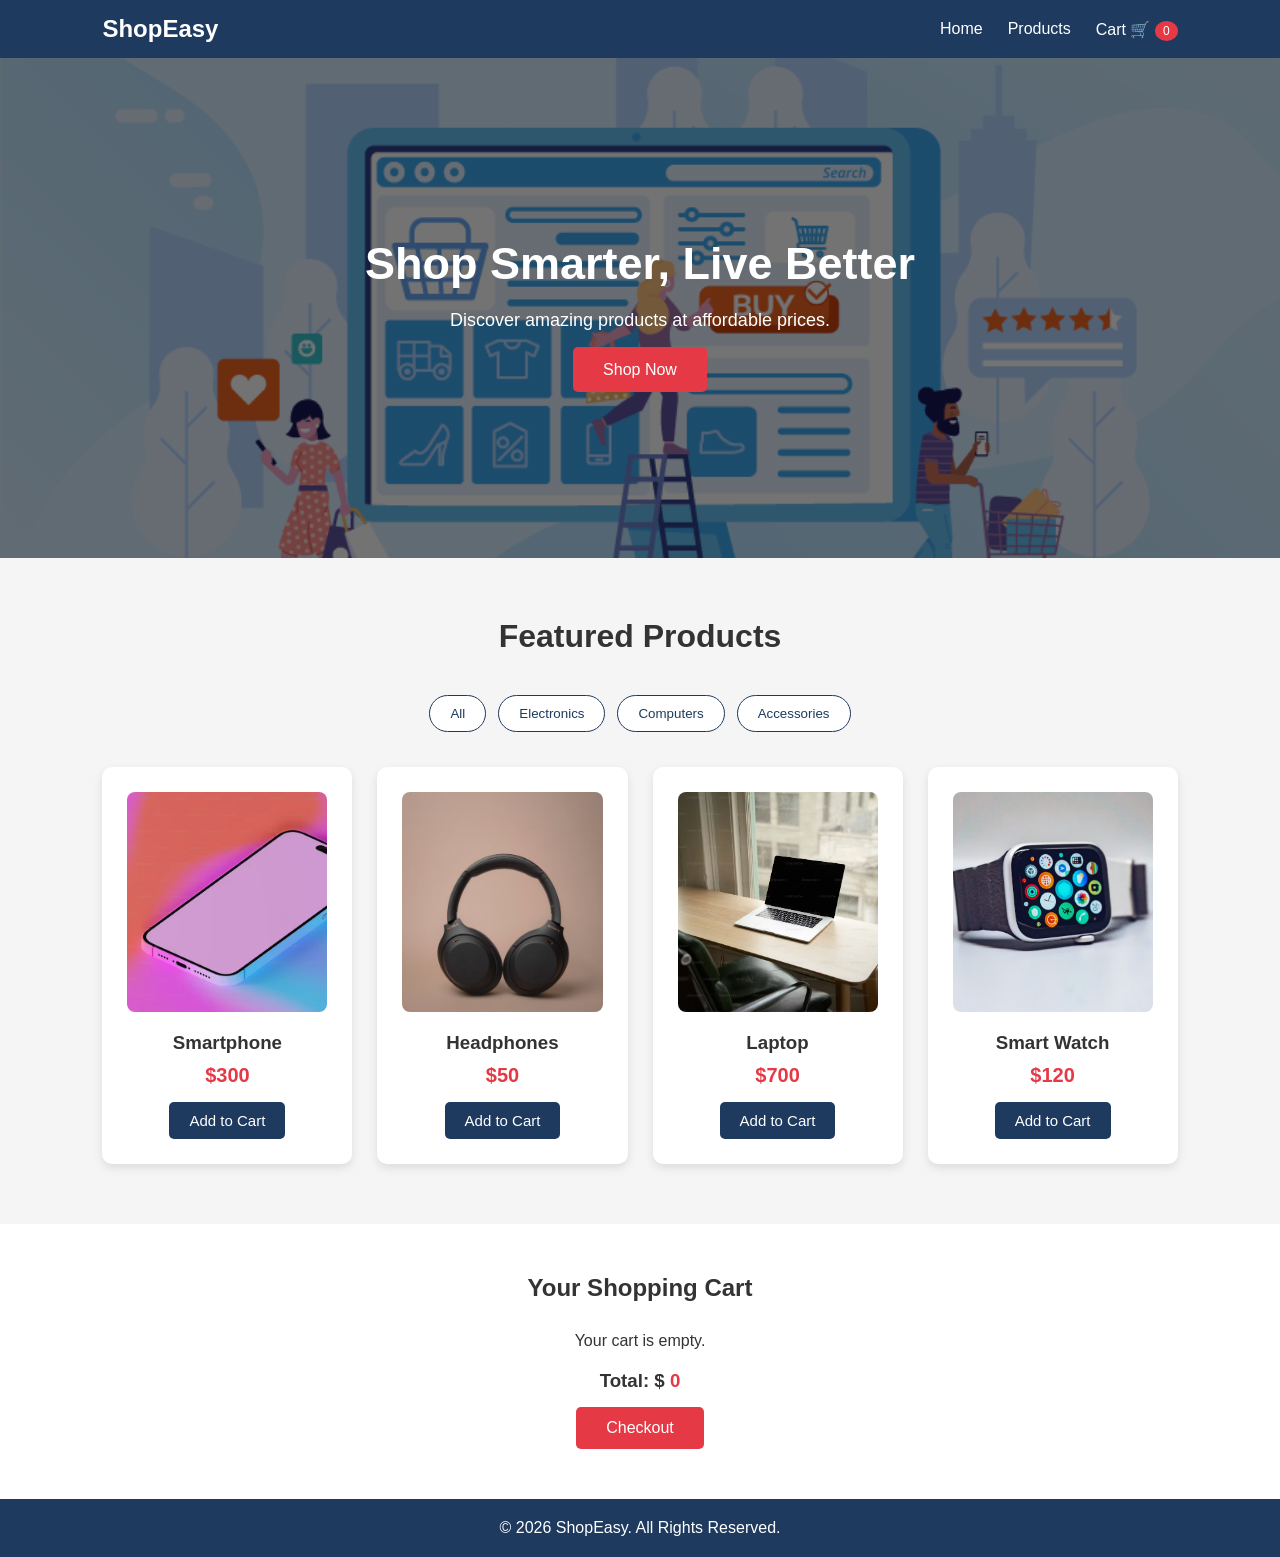
==== index.html @ 6038a9f9 "Build ShopEasy e-commerce frontend" ====
<!DOCTYPE html>
<html lang="en">
<head>
    <meta charset="UTF-8">
    <meta name="viewport" content="width=device-width, initial-scale=1.0">
    <title>ShopEasy | Online Store</title>

    <link rel="stylesheet" href="style.css">
</head>

<body>

    <!-- Navigation -->
    <nav class="navbar">
        <div class="logo">
            ShopEasy
        </div>

        <ul class="nav-links">
            <li><a href="#">Home</a></li>
            <li><a href="#products">Products</a></li>
            <li>
                <a href="#cart">
                    Cart 🛒
                    <span id="cart-count">0</span>
                </a>
            </li>
        </ul>
    </nav>


    <!-- Hero Section -->
    <section class="hero">

        <div class="hero-content">
            <h1>Shop Smarter, Live Better</h1>

            <p>
                Discover amazing products at affordable prices.
            </p>

            <a href="#products" class="shop-btn">
                Shop Now
            </a>
        </div>

    </section>


    <!-- Products Section -->
    <section id="products" class="products-section">

        <h2>Featured Products</h2>

    <div class="categories">

        <button>All</button>
        <button>Electronics</button>
        <button>Computers</button>
        <button>Accessories</button>

    </div>

        <div class="products-container">

            <!-- Product 1 -->
            <div class="product-card">

                <div class="product-image">
                    <img src="images/smartphone.avif" alt="Smartphone">
                </div>

                <h3>Smartphone</h3>

                <p class="price">$300</p>

                <button class="add-to-cart"
                    data-name="Smartphone"
                    data-price="300">

                    Add to Cart

                </button>

            </div>


            <!-- Product 2 -->
            <div class="product-card">

                <div class="product-image">
                    <img src="images/headphones.avif" alt="Headphones">
                </div>

                <h3>Headphones</h3>

                <p class="price">$50</p>

                <button class="add-to-cart"
                    data-name="Headphones"
                    data-price="50">

                    Add to Cart

                </button>

            </div>


            <!-- Product 3 -->
            <div class="product-card">

                <div class="product-image">
                    <img src="images/laptop.avif" alt="Laptop">
                </div>

                <h3>Laptop</h3>

                <p class="price">$700</p>

                <button class="add-to-cart"
                    data-name="Laptop"
                    data-price="700">

                    Add to Cart

                </button>

            </div>


            <!-- Product 4 -->
            <div class="product-card">

                <div class="product-image">
                    <img src="images/smartwatch.avif" alt="Smart Watch">
                </div>

                <h3>Smart Watch</h3>

                <p class="price">$120</p>

                <button class="add-to-cart"
                    data-name="Smart Watch"
                    data-price="120">

                    Add to Cart

                </button>

            </div>

        </div>

    </section>


    <!-- Cart Section -->
    <section id="cart" class="cart-section">

        <h2>Your Shopping Cart</h2>

        <div id="cart-items">

            <p>Your cart is empty.</p>

        </div>

        <h3>
            Total: $
            <span id="cart-total">0</span>
        </h3>

        <button id="checkout-btn">
            Checkout
        </button>

    </section>


    <!-- Footer -->
    <footer>

        <p>
            © 2026 ShopEasy. All Rights Reserved.
        </p>

    </footer>


    <script src="script.js"></script>

</body>
</html>
---- style.css ----
/* Reset and General Styling */
* {
    margin: 0;
    padding: 0;
    box-sizing: border-box;
}

html {
    scroll-behavior: smooth;
}

body {
    font-family: Arial, sans-serif;
    background-color: #f5f5f5;
    color: #333;
}


/* =========================
   Navigation
========================= */

.navbar {
    background-color: #1e3a5f;
    color: white;
    display: flex;
    justify-content: space-between;
    align-items: center;
    padding: 15px 8%;
    position: sticky;
    top: 0;
    z-index: 1000;
}

.logo {
    font-size: 24px;
    font-weight: bold;
}

.nav-links {
    display: flex;
    list-style: none;
    gap: 25px;
}

.nav-links a {
    color: white;
    text-decoration: none;
    font-size: 16px;
}

.nav-links a:hover {
    color: #ffd700;
}

#cart-count {
    background-color: #e63946;
    padding: 3px 8px;
    border-radius: 50%;
    font-size: 12px;
}


/* =========================
   Hero Section
========================= */

.hero {
    height: 500px;

    display: flex;
    justify-content: center;
    align-items: center;

    text-align: center;

    background-image:
        linear-gradient(
            rgba(0, 0, 0, 0.55),
            rgba(0, 0, 0, 0.55)
        ),
        url("images/hero.png");

    background-size: cover;
    background-position: center;
    background-repeat: no-repeat;
}

.hero-content {
    color: white;
    max-width: 600px;
}

.hero h1 {
    font-size: 45px;
    margin-bottom: 20px;
}

.hero p {
    font-size: 18px;
    margin-bottom: 30px;
}

.shop-btn {
    background-color: #e63946;
    color: white;
    padding: 14px 30px;
    text-decoration: none;
    border-radius: 5px;
    font-size: 16px;
}

.shop-btn:hover {
    background-color: #c82333;
}

/* =========================
   Categories Section
========================= */
.categories {
    display: flex;
    justify-content: center;
    gap: 12px;
    margin-bottom: 35px;
    flex-wrap: wrap;
}

.categories button {
    padding: 10px 20px;
    border: 1px solid #1e3a5f;
    background-color: white;
    color: #1e3a5f;
    border-radius: 20px;
    cursor: pointer;
    transition: 0.3s;
}

.categories button:hover {
    background-color: #1e3a5f;
    color: white;
}


/* =========================
   Products Section
========================= */

.products-section {
    padding: 60px 8%;
}

.products-section h2 {
    text-align: center;
    margin-bottom: 40px;
    font-size: 32px;
}

.products-container {
    display: grid;

    grid-template-columns:
        repeat(auto-fit, minmax(220px, 1fr));

    gap: 25px;
}

.product-card {
    background-color: white;

    padding: 25px;

    text-align: center;

    border-radius: 10px;

    box-shadow:
        0 4px 10px rgba(0, 0, 0, 0.1);

    transition: 0.3s;
}

.product-card:hover {
    transform: translateY(-8px);
}

.product-image {
    width: 100%;
    height: 220px;
    overflow: hidden;
    border-radius: 8px;
    margin-bottom: 20px;
    background-color: #f1f1f1;
}

.product-image img {
    width: 100%;
    height: 100%;
    object-fit: cover;
    display: block;
    transition: transform 0.3s ease;
}

.product-card:hover .product-image img {
    transform: scale(1.05);
}

.product-card h3 {
    margin-bottom: 10px;
}

.price {
    color: #e63946;
    font-size: 20px;
    font-weight: bold;
    margin-bottom: 15px;
}

.add-to-cart {
    background-color: #1e3a5f;

    color: white;

    border: none;

    padding: 10px 20px;

    border-radius: 5px;

    cursor: pointer;

    font-size: 15px;
}

.add-to-cart:hover {
    background-color: #294f7d;
}


/* =========================
   Shopping Cart
========================= */

.cart-section {
    background-color: white;

    padding: 50px 8%;

    text-align: center;
}

.cart-section h2 {
    margin-bottom: 30px;
}

#cart-items {
    max-width: 700px;

    margin: auto;

    margin-bottom: 20px;
}

.cart-item {
    display: flex;

    justify-content: space-between;

    padding: 15px;

    border-bottom:
        1px solid #ddd;
}

#cart-total {
    color: #e63946;
}

#checkout-btn {
    background-color: #e63946;

    color: white;

    border: none;

    padding: 12px 30px;

    border-radius: 5px;

    cursor: pointer;

    font-size: 16px;

    margin-top: 15px;
}

#checkout-btn:hover {
    background-color: #c82333;
}


/* =========================
   Footer
========================= */

footer {
    background-color: #1e3a5f;

    color: white;

    text-align: center;

    padding: 20px;
}


/* =========================
   Mobile Responsive Design
========================= */

@media (max-width: 768px) {

    .navbar {
        flex-direction: column;
        gap: 15px;
    }

    .nav-links {
        gap: 15px;
    }

    .hero h1 {
        font-size: 32px;
    }

    .products-section {
        padding: 40px 5%;
    }

}
/* =========================
   Cart Controls
========================= */

.cart-item {
    display: flex;
    align-items: center;
    justify-content: space-between;

    background-color: #f9f9f9;

    padding: 15px;

    margin-bottom: 10px;

    border-radius: 8px;

    gap: 15px;
}

.cart-product {
    text-align: left;
    flex: 1;
}

.cart-product p {
    margin-top: 5px;
    color: #777;
}

.cart-controls {
    display: flex;
    align-items: center;
    gap: 10px;
}

.cart-controls button {
    background-color: #1e3a5f;

    color: white;

    border: none;

    width: 30px;
    height: 30px;

    border-radius: 5px;

    cursor: pointer;

    font-size: 18px;
}

.cart-controls button:hover {
    background-color: #294f7d;
}

.cart-price {
    font-weight: bold;

    min-width: 70px;
}

.remove-btn {
    background-color: #e63946;

    color: white;

    border: none;

    padding: 8px;

    border-radius: 5px;

    cursor: pointer;
}

.remove-btn:hover {
    background-color: #c82333;
}


/* Mobile Cart */

@media (max-width: 600px) {

    .cart-item {
        flex-direction: column;
        align-items: center;
    }

    .cart-product {
        text-align: center;
    }

}
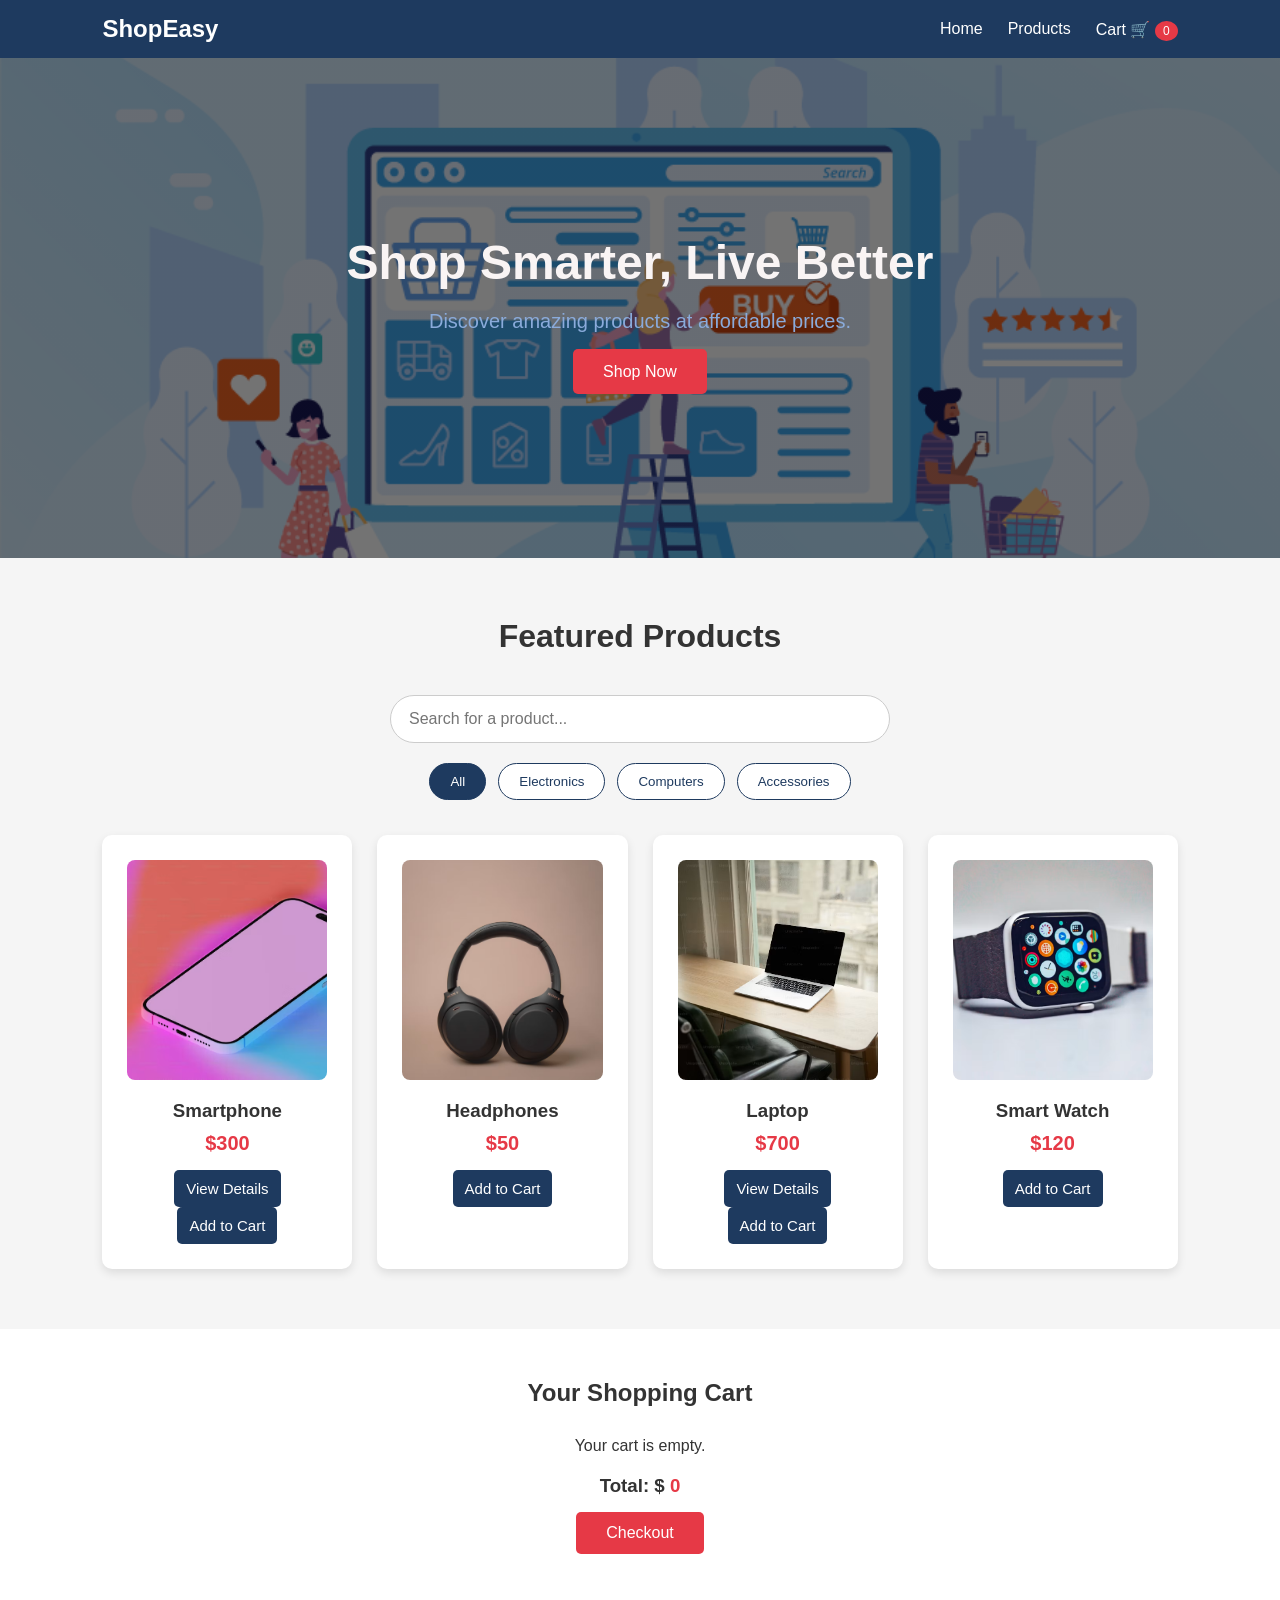
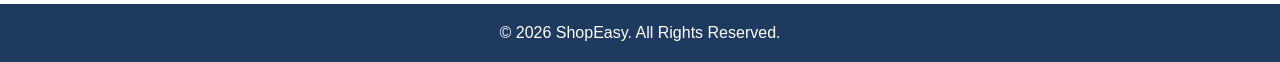
==== commit 5ba892f4: "Add product details and quantity selection" ====
--- a/index.html
+++ b/index.html
@@ -52,19 +52,25 @@
 
         <h2>Featured Products</h2>
 
-    <div class="categories">
-
-        <button>All</button>
-        <button>Electronics</button>
-        <button>Computers</button>
-        <button>Accessories</button>
-
-    </div>
+<div class="search-container">
+    <input 
+        type="text" 
+        id="search-input" 
+        placeholder="Search for a product..."
+    >
+</div>
+
+<div class="categories">
+    <button class="category-btn active" data-category="all">All</button>
+    <button class="category-btn" data-category="electronics">Electronics</button>
+    <button class="category-btn" data-category="computers">Computers</button>
+    <button class="category-btn" data-category="accessories">Accessories</button>
+</div>
 
         <div class="products-container">
 
             <!-- Product 1 -->
-            <div class="product-card">
+            <div class="product-card" data-category="electronics">
 
                 <div class="product-image">
                     <img src="images/smartphone.avif" alt="Smartphone">
@@ -73,6 +79,16 @@
                 <h3>Smartphone</h3>
 
                 <p class="price">$300</p>
+
+            <button 
+                class="view-details"
+                data-name="Smartphone"
+                data-price="300"
+                data-category="Electronics"
+                data-image="images/smartphone.avif"
+                data-description="A modern smartphone with excellent performance, a high-quality display and useful everyday features.">
+                     View Details
+             </button>   
 
                 <button class="add-to-cart"
                     data-name="Smartphone"
@@ -86,7 +102,7 @@
 
 
             <!-- Product 2 -->
-            <div class="product-card">
+            <div class="product-card" data-category="accessories">
 
                 <div class="product-image">
                     <img src="images/headphones.avif" alt="Headphones">
@@ -108,7 +124,7 @@
 
 
             <!-- Product 3 -->
-            <div class="product-card">
+            <div class="product-card" data-category="computers">
 
                 <div class="product-image">
                     <img src="images/laptop.avif" alt="Laptop">
@@ -117,6 +133,16 @@
                 <h3>Laptop</h3>
 
                 <p class="price">$700</p>
+
+                <button 
+                    class="view-details"
+                    data-name="Laptop"
+                    data-price="700"
+                    data-category="Computers"
+                    data-image="images/laptop.avif"
+                    data-description="A powerful laptop suitable for studying, work, browsing and everyday computing.">
+                    View Details
+                </button>
 
                 <button class="add-to-cart"
                     data-name="Laptop"
@@ -130,7 +156,7 @@
 
 
             <!-- Product 4 -->
-            <div class="product-card">
+            <div class="product-card" data-category="accessories">
 
                 <div class="product-image">
                     <img src="images/smartwatch.avif" alt="Smart Watch">
@@ -153,6 +179,46 @@
         </div>
 
     </section>
+
+    <!-- Product Details section  -->
+     
+     <section id="product-details" class="product-details hidden">
+
+    <button id="back-to-products" class="back-btn">
+        ← Back to Products
+    </button>
+
+    <div class="details-container">
+
+        <div class="details-image">
+            <img id="details-image" src="" alt="Product">
+        </div>
+
+        <div class="details-info">
+
+            <p id="details-category" class="details-category"></p>
+
+            <h2 id="details-name"></h2>
+
+            <p id="details-price" class="details-price"></p>
+
+            <p id="details-description"></p>
+
+            <div class="quantity-selector">
+                <button id="details-minus">−</button>
+                <span id="details-quantity">1</span>
+                <button id="details-plus">+</button>
+            </div>
+
+            <button id="details-add-cart" class="details-cart-btn">
+                Add to Cart
+            </button>
+
+        </div>
+
+    </div>
+
+</section>
 
 
     <!-- Cart Section -->
--- a/style.css
+++ b/style.css
@@ -92,13 +92,15 @@
 }
 
 .hero h1 {
-    font-size: 45px;
+    font-size: 48px;
     margin-bottom: 20px;
+    color: rgb(249, 244, 244);
 }
 
 .hero p {
-    font-size: 18px;
+    font-size: 20px;
     margin-bottom: 30px;
+    color: rgb(138, 171, 219);
 }
 
 .shop-btn {
@@ -136,6 +138,36 @@
 }
 
 .categories button:hover {
+    background-color: #1e3a5f;
+    color: white;
+}
+.search-container {
+    display: flex;
+    justify-content: center;
+    margin-bottom: 20px;
+}
+
+#search-input {
+    width: 100%;
+    max-width: 500px;
+    padding: 14px 18px;
+    border: 1px solid #ccc;
+    border-radius: 25px;
+    font-size: 16px;
+    outline: none;
+}
+
+#search-input:focus {
+    border-color: #1e3a5f;
+    box-shadow: 0 0 5px rgba(30, 58, 95, 0.2);
+}
+
+.category-btn.active {
+    background-color: #1e3a5f;
+    color: white;
+}
+
+.category-btn:hover {
     background-color: #1e3a5f;
     color: white;
 }
@@ -222,7 +254,7 @@
 
     border: none;
 
-    padding: 10px 20px;
+    padding: 10px 12px;
 
     border-radius: 5px;
 
@@ -233,6 +265,135 @@
 
 .add-to-cart:hover {
     background-color: #294f7d;
+}
+
+/* Product Details */
+.view-details {
+    background-color: #1e3a5f;
+
+    color: white;
+
+    border: none;
+
+    padding: 10px 12px;
+
+    border-radius: 5px;
+
+    cursor: pointer;
+
+    font-size: 15px;
+}
+.view-details:hover {
+    background-color: #294f7d;
+}   
+.hidden {
+    display: none;
+}
+
+.product-details {
+    background-color: white;
+    padding: 60px 8%;
+    min-height: 500px;
+}
+
+.back-btn {
+    background: none;
+    border: none;
+    color: #1e3a5f;
+    font-size: 16px;
+    cursor: pointer;
+    margin-bottom: 30px;
+}
+
+.back-btn:hover {
+    color: #e63946;
+}
+
+.details-container {
+    max-width: 1000px;
+    margin: auto;
+    display: grid;
+    grid-template-columns: 1fr 1fr;
+    gap: 50px;
+    align-items: center;
+}
+
+.details-image {
+    width: 100%;
+    height: 450px;
+    overflow: hidden;
+    border-radius: 12px;
+    background-color: #f5f5f5;
+}
+
+.details-image img {
+    width: 100%;
+    height: 100%;
+    object-fit: cover;
+}
+
+.details-info h2 {
+    font-size: 36px;
+    color: #1e3a5f;
+    margin: 10px 0;
+}
+
+.details-category {
+    color: #e63946;
+    font-weight: bold;
+    text-transform: uppercase;
+    letter-spacing: 1px;
+}
+
+.details-price {
+    font-size: 28px;
+    font-weight: bold;
+    color: #e63946;
+    margin: 20px 0;
+}
+
+#details-description {
+    line-height: 1.7;
+    color: #555;
+    margin-bottom: 25px;
+}
+
+.quantity-selector {
+    display: flex;
+    align-items: center;
+    gap: 15px;
+    margin-bottom: 25px;
+}
+
+.quantity-selector button {
+    width: 35px;
+    height: 35px;
+    border: none;
+    background-color: #1e3a5f;
+    color: white;
+    border-radius: 5px;
+    cursor: pointer;
+    font-size: 20px;
+}
+
+.quantity-selector span {
+    font-size: 18px;
+    font-weight: bold;
+}
+
+.details-cart-btn {
+    background-color: #e63946;
+    color: white;
+    border: none;
+    padding: 14px 30px;
+    border-radius: 6px;
+    cursor: pointer;
+    font-size: 16px;
+    font-weight: bold;
+}
+
+.details-cart-btn:hover {
+    background-color: #c92f3b;
 }
 
 
@@ -421,7 +582,7 @@
 
 /* Mobile Cart */
 
-@media (max-width: 600px) {
+@media (max-width: 768px) {
 
     .cart-item {
         flex-direction: column;
@@ -431,5 +592,16 @@
     .cart-product {
         text-align: center;
     }
+       .details-container {
+        grid-template-columns: 1fr;
+    }
+
+    .details-image {
+        height: 300px;
+    }
+
+    .details-info h2 {
+        font-size: 28px;
+    }
 
 }
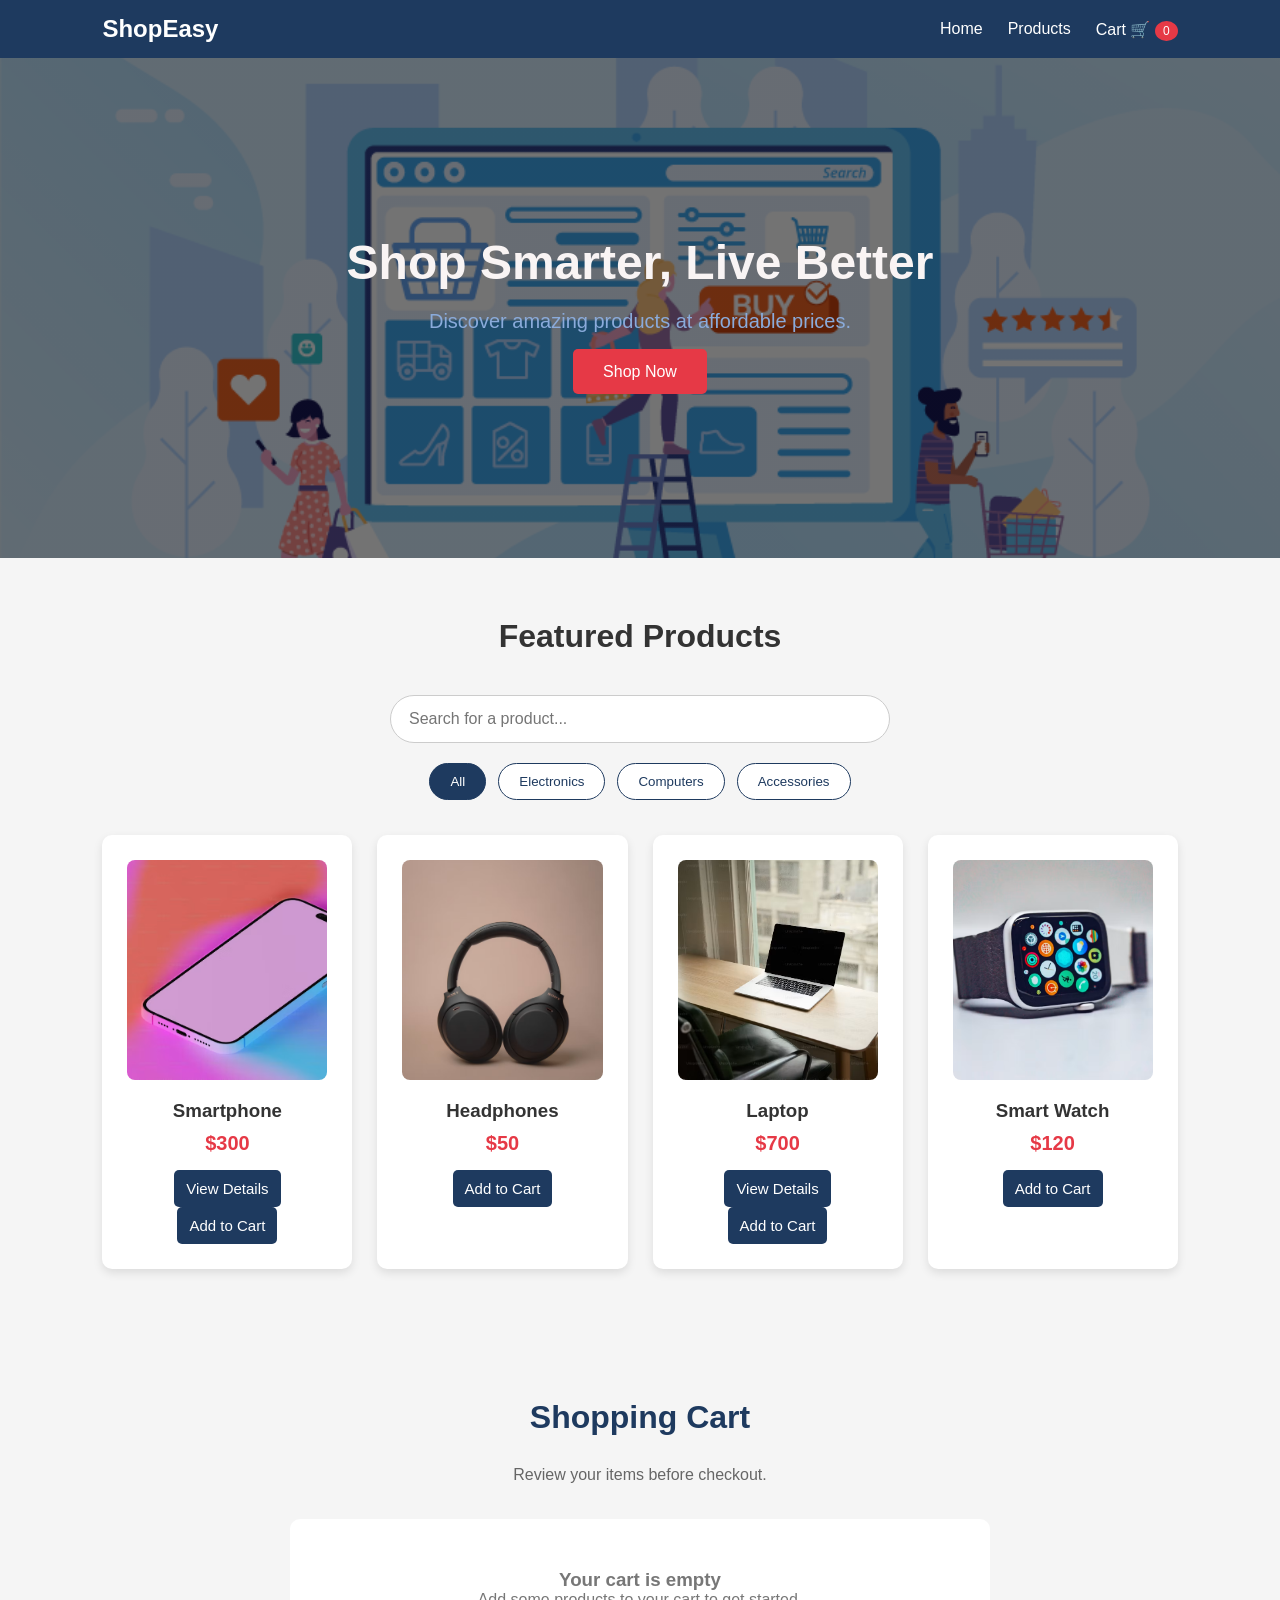
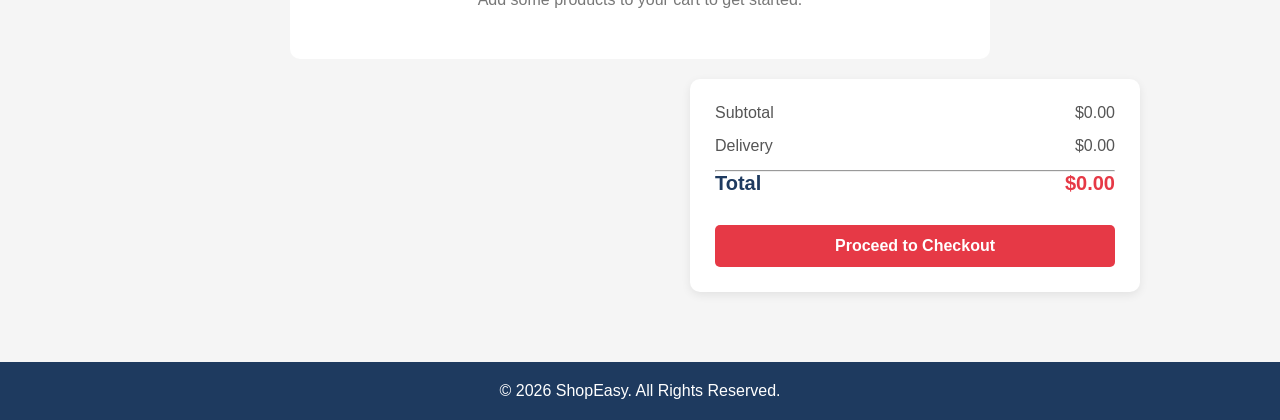
==== commit 4275aade: "Add checkout page and order flow" ====
--- a/index.html
+++ b/index.html
@@ -224,24 +224,211 @@
     <!-- Cart Section -->
     <section id="cart" class="cart-section">
 
-        <h2>Your Shopping Cart</h2>
-
-        <div id="cart-items">
-
-            <p>Your cart is empty.</p>
-
-        </div>
-
-        <h3>
-            Total: $
-            <span id="cart-total">0</span>
-        </h3>
-
-        <button id="checkout-btn">
-            Checkout
+    <div class="cart-container">
+
+        <div class="cart-header">
+            <h2>Shopping Cart</h2>
+            <p>Review your items before checkout.</p>
+        </div>
+
+        <div id="cart-items" class="cart-items">
+            <!-- Cart items will be added here by JavaScript -->
+        </div>
+
+        <div class="cart-summary">
+
+            <div class="summary-row">
+                <span>Subtotal</span>
+                <span id="cart-subtotal">$0.00</span>
+            </div>
+
+            <div class="summary-row">
+                <span>Delivery</span>
+                <span id="delivery-fee">$10.00</span>
+            </div>
+
+            <hr>
+
+            <div class="summary-row total-row">
+                <strong>Total</strong>
+                <strong id="cart-total">$0.00</strong>
+            </div>
+
+            <button id="checkout-btn" class="checkout-btn">
+                Proceed to Checkout
+            </button>
+
+        </div>
+
+    </div>
+
+</section>
+
+<section id="checkout" class="checkout-section hidden">
+
+    <div class="checkout-container">
+
+        <button id="back-to-cart" class="back-btn">
+            ← Back to Cart
         </button>
 
-    </section>
+        <div class="checkout-header">
+            <h2>Checkout</h2>
+            <p>Complete your details to place your order.</p>
+        </div>
+
+        <div class="checkout-grid">
+
+            <!-- Customer Information -->
+
+            <div class="checkout-form">
+
+                <h3>Delivery Information</h3>
+
+                <form id="checkout-form">
+
+                    <div class="form-group">
+                        <label for="customer-name">
+                            Full Name
+                        </label>
+
+                        <input
+                            type="text"
+                            id="customer-name"
+                            placeholder="Enter your full name"
+                            required
+                        >
+                    </div>
+
+
+                    <div class="form-group">
+                        <label for="customer-email">
+                            Email Address
+                        </label>
+
+                        <input
+                            type="email"
+                            id="customer-email"
+                            placeholder="Enter your email"
+                            required
+                        >
+                    </div>
+
+
+                    <div class="form-group">
+                        <label for="customer-phone">
+                            Phone Number
+                        </label>
+
+                        <input
+                            type="tel"
+                            id="customer-phone"
+                            placeholder="Enter your phone number"
+                            required
+                        >
+                    </div>
+
+
+                    <div class="form-group">
+                        <label for="customer-address">
+                            Delivery Address
+                        </label>
+
+                        <textarea
+                            id="customer-address"
+                            placeholder="Enter your delivery address"
+                            rows="4"
+                            required
+                        ></textarea>
+                    </div>
+
+
+                    <h3>Payment Method</h3>
+
+                    <div class="payment-options">
+
+                        <label class="payment-option">
+                            <input
+                                type="radio"
+                                name="payment"
+                                value="Cash on Delivery"
+                                required
+                            >
+                            Cash on Delivery
+                        </label>
+
+                        <label class="payment-option">
+                            <input
+                                type="radio"
+                                name="payment"
+                                value="Mobile Money"
+                            >
+                            Mobile Money
+                        </label>
+
+                        <label class="payment-option">
+                            <input
+                                type="radio"
+                                name="payment"
+                                value="Card"
+                            >
+                            Card
+                        </label>
+
+                    </div>
+
+
+                    <button
+                        type="submit"
+                        class="place-order-btn">
+                        Place Order
+                    </button>
+
+                </form>
+
+            </div>
+
+
+            <!-- Order Summary -->
+
+            <div class="checkout-summary">
+
+                <h3>Your Order</h3>
+
+                <div id="checkout-items">
+                    <!-- Items inserted by JavaScript -->
+                </div>
+
+                <hr>
+
+                <div class="summary-row">
+                    <span>Subtotal</span>
+                    <span id="checkout-subtotal">
+                        $0.00
+                    </span>
+                </div>
+
+                <div class="summary-row">
+                    <span>Delivery</span>
+                    <span id="checkout-delivery">
+                        $0.00
+                    </span>
+                </div>
+
+                <div class="summary-row checkout-total">
+                    <strong>Total</strong>
+                    <strong id="checkout-total">
+                        $0.00
+                    </strong>
+                </div>
+
+            </div>
+
+        </div>
+
+    </div>
+
+</section>
 
 
     <!-- Footer -->
--- a/style.css
+++ b/style.css
@@ -402,11 +402,94 @@
 ========================= */
 
 .cart-section {
+    background-color: #f5f5f5;
+    padding: 70px 8%;
+}
+
+.cart-container {
+    max-width: 1000px;
+    margin: auto;
+}
+
+.cart-header {
+    text-align: center;
+    margin-bottom: 35px;
+}
+
+.cart-header h2 {
+    color: #1e3a5f;
+    font-size: 32px;
+    margin-bottom: 10px;
+}
+
+.cart-header p {
+    color: #666;
+}
+
+.cart-items {
+    margin-bottom: 30px;
+}
+
+.cart-product h3 {
+    color: #1e3a5f;
+    margin-bottom: 5px;
+}
+
+.cart-controls span {
+    min-width: 25px;
+    text-align: center;
+    font-weight: bold;
+}
+
+/* Empty cart */
+
+.empty-cart {
+    text-align: center;
     background-color: white;
-
-    padding: 50px 8%;
-
-    text-align: center;
+    padding: 50px;
+    border-radius: 10px;
+    color: #777;
+}
+
+
+/* Cart summary */
+
+.cart-summary {
+    background-color: white;
+    max-width: 450px;
+    margin-left: auto;
+    padding: 25px;
+    border-radius: 10px;
+    box-shadow: 0 3px 10px rgba(0, 0, 0, 0.08);
+}
+
+.summary-row {
+    display: flex;
+    justify-content: space-between;
+    margin-bottom: 15px;
+    color: #555;
+}
+
+.total-row {
+    font-size: 20px;
+    color: #1e3a5f;
+}
+
+.checkout-btn {
+    width: 100%;
+    padding: 14px;
+    margin-top: 15px;
+    background-color: #e63946;
+    color: white;
+    border: none;
+    border-radius: 6px;
+    font-size: 16px;
+    font-weight: bold;
+    cursor: pointer;
+}
+
+.checkout-btn:hover {
+    background-color: #c92f3b;
 }
 
 .cart-section h2 {
@@ -458,6 +541,158 @@
     background-color: #c82333;
 }
 
+/* ===============================
+   CHECKOUT
+================================ */
+
+.checkout-section {
+    background-color: #f5f5f5;
+    padding: 70px 8%;
+    min-height: 700px;
+}
+
+.checkout-container {
+    max-width: 1100px;
+    margin: auto;
+}
+
+.checkout-header {
+    text-align: center;
+    margin-bottom: 40px;
+}
+
+.checkout-header h2 {
+    font-size: 36px;
+    color: #1e3a5f;
+    margin-bottom: 10px;
+}
+
+.checkout-header p {
+    color: #666;
+}
+
+.checkout-grid {
+    display: grid;
+    grid-template-columns: 1.5fr 1fr;
+    gap: 30px;
+    align-items: start;
+}
+
+.checkout-form,
+.checkout-summary {
+    background-color: white;
+    padding: 30px;
+    border-radius: 10px;
+    box-shadow: 0 3px 10px rgba(0, 0, 0, 0.08);
+}
+
+.checkout-form h3,
+.checkout-summary h3 {
+    color: #1e3a5f;
+    margin-bottom: 25px;
+}
+
+.form-group {
+    margin-bottom: 20px;
+}
+
+.form-group label {
+    display: block;
+    margin-bottom: 8px;
+    font-weight: bold;
+    color: #333;
+}
+
+.form-group input,
+.form-group textarea {
+    width: 100%;
+    padding: 13px;
+    border: 1px solid #ccc;
+    border-radius: 6px;
+    font-size: 15px;
+    font-family: inherit;
+    box-sizing: border-box;
+}
+
+.form-group input:focus,
+.form-group textarea:focus {
+    outline: none;
+    border-color: #1e3a5f;
+}
+
+.payment-options {
+    display: flex;
+    flex-direction: column;
+    gap: 12px;
+    margin-bottom: 25px;
+}
+
+.payment-option {
+    padding: 12px;
+    border: 1px solid #ddd;
+    border-radius: 6px;
+    cursor: pointer;
+}
+
+.payment-option:hover {
+    border-color: #1e3a5f;
+}
+
+.payment-option input {
+    margin-right: 10px;
+}
+
+.place-order-btn {
+    width: 100%;
+    padding: 15px;
+    background-color: #e63946;
+    color: white;
+    border: none;
+    border-radius: 6px;
+    font-size: 16px;
+    font-weight: bold;
+    cursor: pointer;
+}
+
+.place-order-btn:hover {
+    background-color: #c92f3b;
+}
+
+.checkout-item {
+    display: flex;
+    justify-content: space-between;
+    padding: 12px 0;
+    border-bottom: 1px solid #eee;
+    gap: 15px;
+}
+
+.checkout-item-name {
+    color: #333;
+}
+
+.checkout-item-price {
+    font-weight: bold;
+    color: #1e3a5f;
+}
+
+.checkout-total {
+    font-size: 20px;
+    color: #1e3a5f;
+    margin-top: 15px;
+}
+
+@media (max-width: 768px) {
+
+    .checkout-grid {
+        grid-template-columns: 1fr;
+    }
+
+    .checkout-form,
+    .checkout-summary {
+        padding: 20px;
+    }
+
+}
 
 /* =========================
    Footer
@@ -516,6 +751,7 @@
     border-radius: 8px;
 
     gap: 15px;
+    box-shadow: 0 2px 5px rgba(0, 0, 0, 0.05);
 }
 
 .cart-product {
@@ -525,7 +761,7 @@
 
 .cart-product p {
     margin-top: 5px;
-    color: #777;
+    color: #666;
 }
 
 .cart-controls {
@@ -552,12 +788,12 @@
 }
 
 .cart-controls button:hover {
-    background-color: #294f7d;
+    background-color: #e63946;
 }
 
 .cart-price {
     font-weight: bold;
-
+    color: #e63946;
     min-width: 70px;
 }
 
@@ -568,7 +804,7 @@
 
     border: none;
 
-    padding: 8px;
+    padding: 8px 10px;
 
     border-radius: 5px;
 
@@ -586,7 +822,23 @@
 
     .cart-item {
         flex-direction: column;
-        align-items: center;
+        align-items: flex-start;
+    }
+    .cart-controls {
+        width: 100%;
+        justify-content: flex-start;
+    }
+
+    .cart-price {
+        min-width: auto;
+    }
+
+    .remove-btn {
+        width: 100%;
+    }
+
+    .cart-summary {
+        max-width: 100%;
     }
 
     .cart-product {
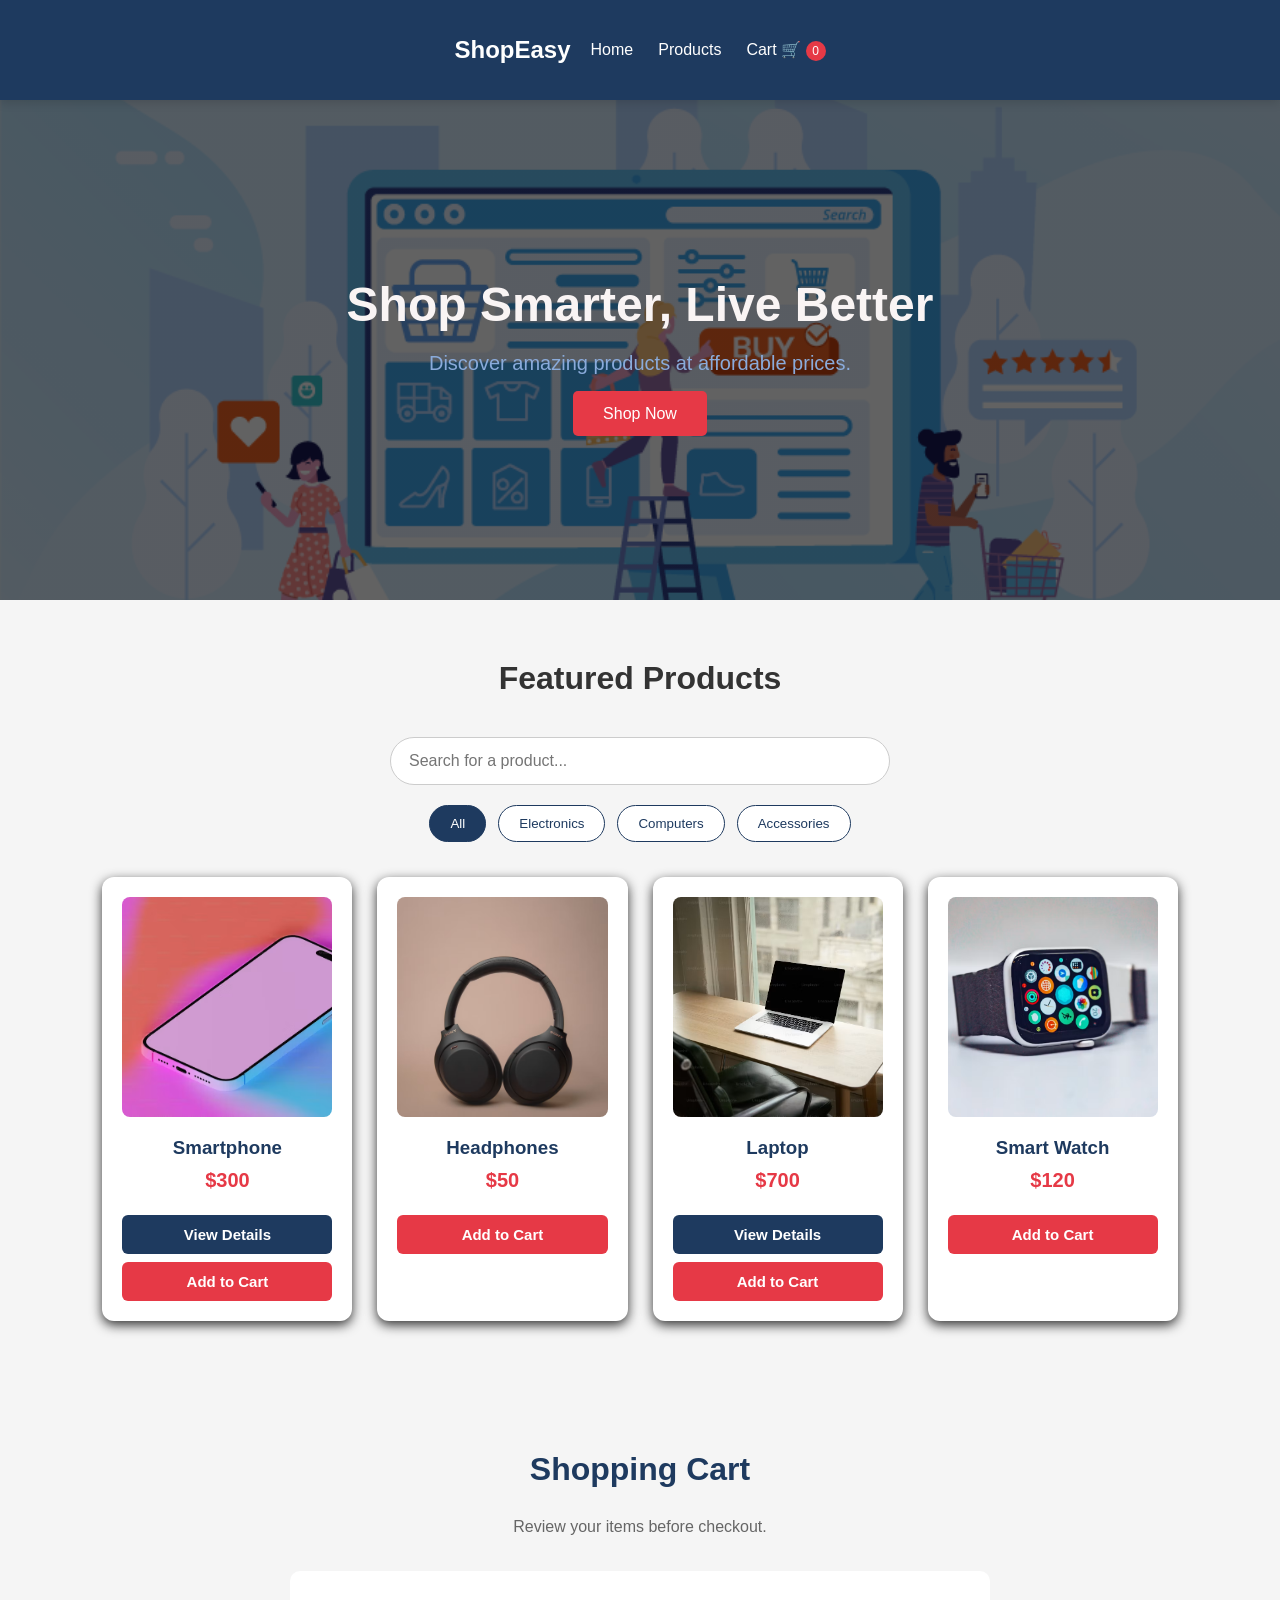
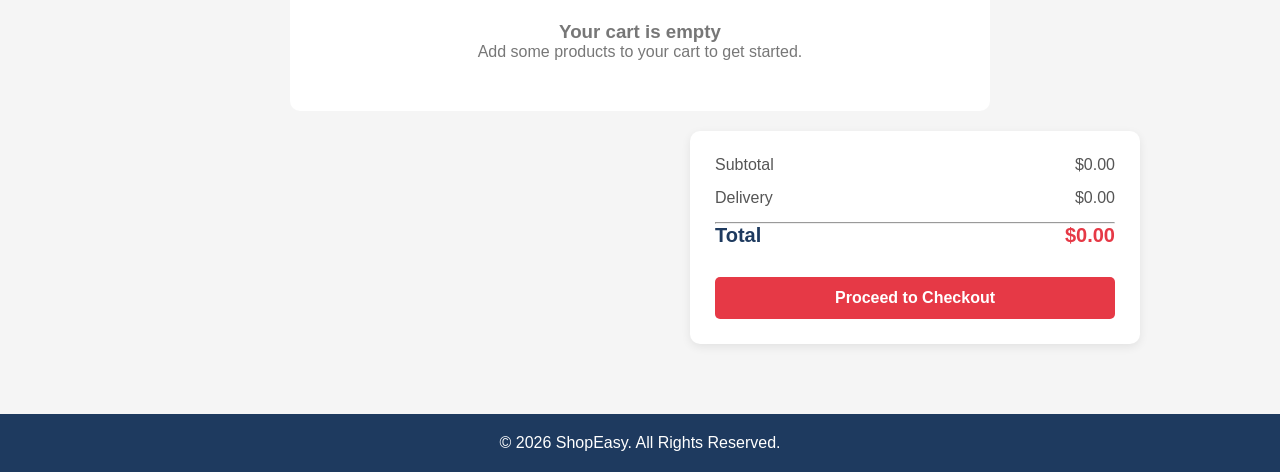
==== commit d8e6983c: "Add order confirmation page and responsive design" ====
--- a/index.html
+++ b/index.html
@@ -12,21 +12,33 @@
 
     <!-- Navigation -->
     <nav class="navbar">
-        <div class="logo">
+
+    <div class="nav-container">
+
+        <a href="#" class="logo">
             ShopEasy
-        </div>
-
-        <ul class="nav-links">
-            <li><a href="#">Home</a></li>
-            <li><a href="#products">Products</a></li>
-            <li>
-                <a href="#cart">
-                    Cart 🛒
-                    <span id="cart-count">0</span>
-                </a>
-            </li>
-        </ul>
-    </nav>
+        </a>
+
+        <button id="menu-toggle" class="menu-toggle">
+            ☰
+        </button>
+
+        <div id="nav-links" class="nav-links">
+
+            <a href=" #home">Home</a>
+
+            <a href="#products">Products</a>
+
+            <a href="#cart">
+                Cart 🛒
+                <span id="cart-count">0</span>
+            </a>
+
+        </div>
+
+    </div>
+
+</nav>
 
 
     <!-- Hero Section -->
@@ -430,6 +442,92 @@
 
 </section>
 
+<!-- Order Confirmation Section -->
+ <section id="order-confirmation" class="confirmation-section hidden">
+
+    <div class="confirmation-container">
+
+        <div class="success-icon">
+            ✓
+        </div>
+
+        <h2>Order Confirmed!</h2>
+
+        <p class="confirmation-message">
+            Thank you for shopping with ShopEasy.
+            Your order has been received successfully.
+        </p>
+
+        <div class="order-number">
+            Order Number:
+            <strong id="order-number"></strong>
+        </div>
+
+        <div class="confirmation-details">
+
+            <h3>Order Details</h3>
+
+            <div id="confirmation-items">
+                <!-- Order items inserted by JavaScript -->
+            </div>
+
+            <hr>
+
+            <div class="summary-row">
+                <span>Subtotal</span>
+                <span id="confirmation-subtotal">
+                    $0.00
+                </span>
+            </div>
+
+            <div class="summary-row">
+                <span>Delivery</span>
+                <span id="confirmation-delivery">
+                    $0.00
+                </span>
+            </div>
+
+            <div class="summary-row confirmation-total">
+                <strong>Total</strong>
+                <strong id="confirmation-total">
+                    $0.00
+                </strong>
+            </div>
+
+        </div>
+
+        <div class="customer-confirmation">
+
+            <h3>Customer Information</h3>
+
+            <p>
+                <strong>Name:</strong>
+                <span id="confirmation-name"></span>
+            </p>
+
+            <p>
+                <strong>Email:</strong>
+                <span id="confirmation-email"></span>
+            </p>
+
+            <p>
+                <strong>Payment:</strong>
+                <span id="confirmation-payment"></span>
+            </p>
+
+        </div>
+
+        <button
+            id="continue-shopping"
+            class="continue-shopping-btn">
+            Continue Shopping
+        </button>
+
+    </div>
+
+</section>
+
+
 
     <!-- Footer -->
     <footer>
--- a/style.css
+++ b/style.css
@@ -30,44 +30,82 @@
     position: sticky;
     top: 0;
     z-index: 1000;
+    box-shadow: 0 2px 10px rgba(0, 0, 0, 0.15);
+}
+.nav-container {
+    max-width: 1200px;
+    margin: auto;
+    padding: 0 5%;
+    min-height: 70px;
+
+    display: flex;
+    align-items: center;
+    justify-content: space-between;
 }
 
 .logo {
     font-size: 24px;
     font-weight: bold;
+    color: white;
+    text-decoration: none;
+    padding: 5px 10px;
 }
 
 .nav-links {
     display: flex;
-    list-style: none;
+    align-items: center;
     gap: 25px;
+    padding: 5px 10px;
+
 }
 
 .nav-links a {
     color: white;
     text-decoration: none;
     font-size: 16px;
+    font-weight: 500;
+    transition: color 0.3s;
 }
 
 .nav-links a:hover {
-    color: #ffd700;
+    color: #e63946;
 }
 
 #cart-count {
+    display: inline-flex;
+    align-items: center;
+    justify-content: center;
+    min-width: 20px;
+    height: 20px;
     background-color: #e63946;
-    padding: 3px 8px;
+    color: white;
+    padding: 2px 5px;
     border-radius: 50%;
     font-size: 12px;
+}
+.menu-toggle {
+    display: none;
+    background: none;
+    border: none;
+    color: white;
+    font-size: 28px;
+    cursor: pointer;
 }
 
 
 /* =========================
    Hero Section
 ========================= */
+.hero::before {
+    content: "";
+    position: absolute;
+    inset: 0;
+    background: rgba(0, 0, 0, 0.15);
+}
 
 .hero {
     height: 500px;
-
+    position: relative;
     display: flex;
     justify-content: center;
     align-items: center;
@@ -88,7 +126,10 @@
 
 .hero-content {
     color: white;
-    max-width: 600px;
+    max-width: 700px;
+    position: relative;
+    z-index: 1;
+    padding: 20px;
 }
 
 .hero h1 {
@@ -115,6 +156,39 @@
 .shop-btn:hover {
     background-color: #c82333;
 }
+
+/* =========================
+   Search Section
+========================= */
+.search-container {
+    width: 100%;
+    max-width: 600px;
+    margin: 0 auto 20px;
+}
+
+#search-input {
+    width: 100%;
+    box-sizing: border-box;
+
+    padding: 15px 20px;
+
+    border: 1px solid #ddd;
+    border-radius: 30px;
+
+    font-size: 16px;
+
+    background-color: white;
+
+    transition: 0.3s;
+}
+
+#search-input:focus {
+    border-color: #1e3a5f;
+
+    box-shadow:
+        0 0 0 3px rgba(30, 58, 95, 0.1);
+}
+
 
 /* =========================
    Categories Section
@@ -191,28 +265,33 @@
     display: grid;
 
     grid-template-columns:
-        repeat(auto-fit, minmax(220px, 1fr));
+        repeat(4, minmax(0, 1fr));
 
     gap: 25px;
+    max-width: 1200px;
+    margin: 0  auto;
 }
 
 .product-card {
     background-color: white;
-
-    padding: 25px;
+    width: 100%;
+    overflow: hidden;
+
+    padding: 20px;
 
     text-align: center;
 
-    border-radius: 10px;
+    border-radius: 12px;
 
     box-shadow:
-        0 4px 10px rgba(0, 0, 0, 0.1);
-
-    transition: 0.3s;
+        0 4px 12px rgba(0, 0, 0, 0.8);
+
+    transition: transform 0.3s ease, box-shadow 0.3s ease;
 }
 
 .product-card:hover {
-    transform: translateY(-8px);
+    transform: translateY(-5px);
+    box-shadow: 0 8px 20px rgba(0, 0, 0, 0.12);
 }
 
 .product-image {
@@ -238,6 +317,7 @@
 
 .product-card h3 {
     margin-bottom: 10px;
+    color: #1e3a5f;
 }
 
 .price {
@@ -247,6 +327,9 @@
     margin-bottom: 15px;
 }
 
+.product-card button {
+    transition: 0.3s ease;
+}
 .add-to-cart {
     background-color: #1e3a5f;
 
@@ -324,12 +407,15 @@
     overflow: hidden;
     border-radius: 12px;
     background-color: #f5f5f5;
+
 }
 
 .details-image img {
     width: 100%;
     height: 100%;
     object-fit: cover;
+    display: block;
+
 }
 
 .details-info h2 {
@@ -393,6 +479,42 @@
 }
 
 .details-cart-btn:hover {
+    background-color: #c92f3b;
+}
+
+/* ===============================
+   BUTTONS
+================================ */
+
+.add-to-cart,
+.view-details {
+    width: 100%;
+    padding: 11px;
+    margin-top: 8px;
+
+    border: none;
+    border-radius: 6px;
+
+    cursor: pointer;
+
+    font-weight: bold;
+}
+
+.view-details {
+    background-color: #1e3a5f;
+    color: white;
+}
+
+.view-details:hover {
+    background-color: #152a46;
+}
+
+.add-to-cart {
+    background-color: #e63946;
+    color: white;
+}
+
+.add-to-cart:hover {
     background-color: #c92f3b;
 }
 
@@ -693,6 +815,136 @@
     }
 
 }
+/* ===============================
+   ORDER CONFIRMATION
+================================ */
+
+.confirmation-section {
+    background-color: #f5f5f5;
+    padding: 70px 8%;
+    min-height: 700px;
+}
+
+.confirmation-container {
+    max-width: 700px;
+    margin: auto;
+    background-color: white;
+    padding: 45px;
+    border-radius: 12px;
+    text-align: center;
+    box-shadow: 0 4px 15px rgba(0, 0, 0, 0.08);
+}
+
+.success-icon {
+    width: 70px;
+    height: 70px;
+    margin: 0 auto 20px;
+    border-radius: 50%;
+    background-color: #1e3a5f;
+    color: white;
+    display: flex;
+    align-items: center;
+    justify-content: center;
+    font-size: 40px;
+    font-weight: bold;
+}
+
+.confirmation-container h2 {
+    color: #1e3a5f;
+    font-size: 34px;
+    margin-bottom: 15px;
+}
+
+.confirmation-message {
+    color: #666;
+    line-height: 1.6;
+    margin-bottom: 25px;
+}
+
+.order-number {
+    background-color: #f5f5f5;
+    padding: 15px;
+    border-radius: 6px;
+    margin-bottom: 30px;
+    color: #555;
+}
+
+.order-number strong {
+    color: #e63946;
+}
+
+.confirmation-details,
+.customer-confirmation {
+    text-align: left;
+    border: 1px solid #eee;
+    border-radius: 8px;
+    padding: 25px;
+    margin-bottom: 20px;
+}
+
+.confirmation-details h3,
+.customer-confirmation h3 {
+    color: #1e3a5f;
+    margin-bottom: 20px;
+}
+
+.confirmation-item {
+    display: flex;
+    justify-content: space-between;
+    padding: 12px 0;
+    border-bottom: 1px solid #eee;
+}
+
+.confirmation-item-name {
+    color: #333;
+}
+
+.confirmation-item-price {
+    font-weight: bold;
+    color: #1e3a5f;
+}
+
+.confirmation-total {
+    font-size: 20px;
+    color: #1e3a5f;
+    margin-top: 15px;
+}
+
+.customer-confirmation p {
+    margin-bottom: 10px;
+    color: #555;
+}
+
+.continue-shopping-btn {
+    width: 100%;
+    padding: 15px;
+    background-color: #e63946;
+    color: white;
+    border: none;
+    border-radius: 6px;
+    font-size: 16px;
+    font-weight: bold;
+    cursor: pointer;
+}
+
+.continue-shopping-btn:hover {
+    background-color: #c92f3b;
+}
+
+@media (max-width: 768px) {
+
+    .confirmation-container {
+        padding: 25px;
+    }
+
+    .confirmation-container h2 {
+        font-size: 28px;
+    }
+
+    .confirmation-item {
+        gap: 15px;
+    }
+}
 
 /* =========================
    Footer
@@ -707,7 +959,9 @@
 
     padding: 20px;
 }
-
+.hidden-product {
+    display: none !important;
+}
 
 /* =========================
    Mobile Responsive Design
@@ -855,5 +1109,65 @@
     .details-info h2 {
         font-size: 28px;
     }
+    .nav-container {
+    min-height: 60px;
+}
+
+.menu-toggle {
+    display: block;
+    position: absolute;
+    top: 15px;
+    right: 20px;
+}
+
+.nav-links {
+    display: none;
+
+    position: absolute;
+    top: 60px;
+    left: 0;
+
+    width: 100%;
+
+    background-color: #1e3a5f;
+
+    flex-direction: column;
+    align-items: center;
+
+    padding: 20px 0;
+
+    gap: 20px;
+}
+
+.nav-links.show {
+    display: flex;
+}
+.products-container {
+    grid-template-columns: 1fr;
+    gap: 20px;
+}
+
+.product-image {
+    height: 250px;
+}
+
+.hero {
+    height: 450px;
+}
+
+.hero h1 {
+    font-size: 36px;
+}
+
+.hero p {
+    font-size: 17px;
+}
+}
+
+@media (min-width: 600px) and (max-width: 900px) {
+
+    .products-container {
+        grid-template-columns: repeat(2, 1fr);
+    }
 
 }
